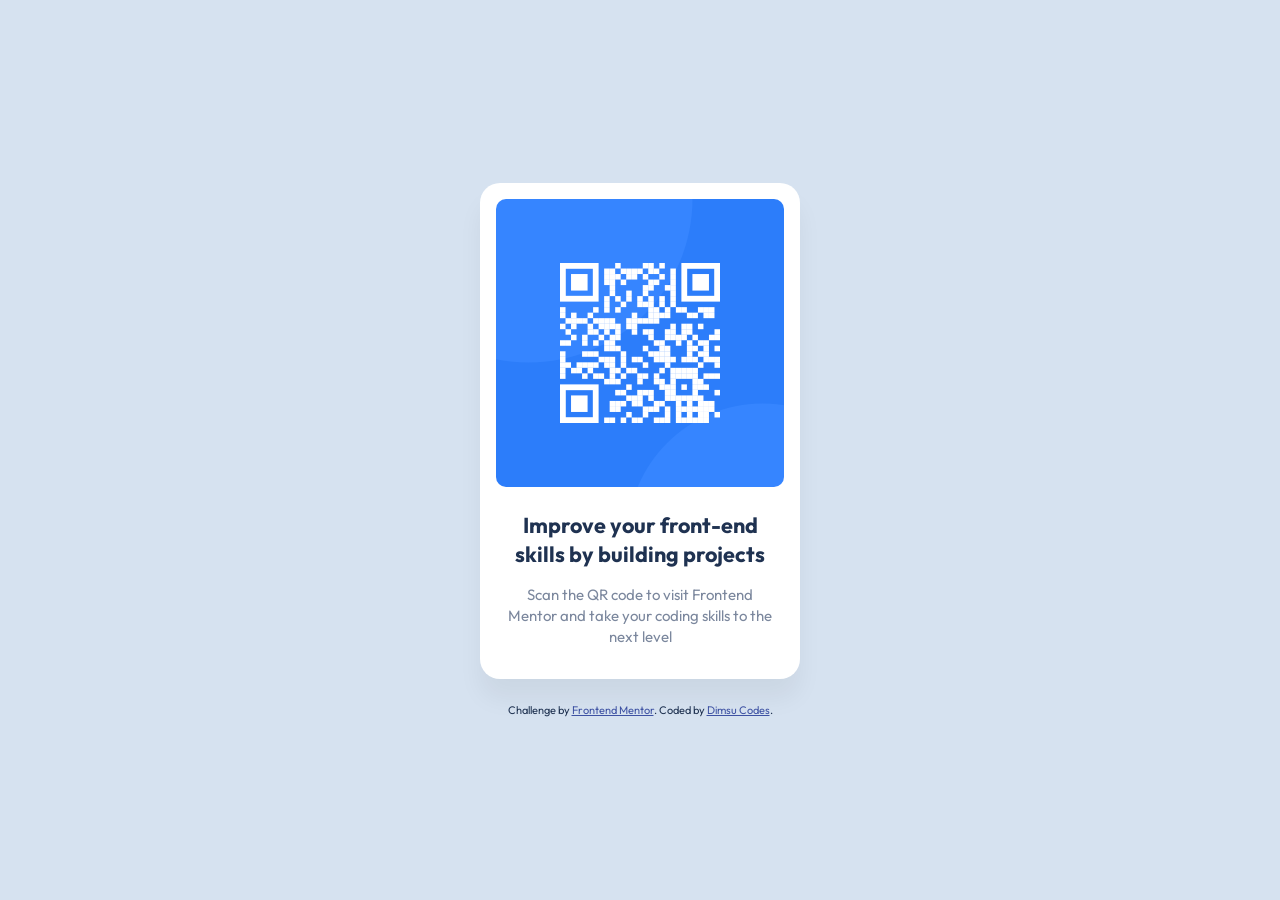
==== index.html @ e2e5a51d "added some some code to html and css. Added readme files" ====
<!DOCTYPE html>
<html lang="en">
<head>
  <meta charset="UTF-8">
  <meta name="viewport" content="width=device-width, initial-scale=1.0">

  <link rel="icon" type="image/png" sizes="32x32" href="./images/favicon-32x32.png">
  <link rel="preconnect" href="https://fonts.googleapis.com">
  <link rel="preconnect" href="https://fonts.gstatic.com" crossorigin>
  <link href="https://fonts.googleapis.com/css2?family=Outfit:wght@400;700&display=swap" rel="stylesheet">
  <link rel="stylesheet" href="styles.css">

  <title>QR code component</title>
</head>
<body>

  <main class="card">
    <img src="./images/image-qr-code.png" alt="QR code" class="card-image">

    <div class="card-content">
      <h1 class="card-heading">Improve your front-end skills by building projects</h1>
      <p class="card-text">Scan the QR code to visit Frontend Mentor and take your coding skills to the next level</p>
    </div>
  </main>

  <footer class="attribution">
    Challenge by <a href="https://www.frontendmentor.io?ref=challenge" target="_blank" rel="noopener">Frontend Mentor</a>.
    Coded by <a href="#">Dimsu Codes</a>.
  </footer>

</body>
</html>
---- styles.css ----
/* ---------- Reset ---------- */
*,
*::before,
*::after {
  box-sizing: border-box;
  margin: 0;
  padding: 0;
}

img {
  display: block;
  max-width: 100%;
}

/* ---------- Base ---------- */
body {
  min-height: 100vh;
  display: flex;
  flex-direction: column;
  align-items: center;
  justify-content: center;
  gap: 1.5rem;
  padding: 1.5rem;
  font-family: "Outfit", sans-serif;
  background-color: hsl(212, 45%, 89%);
  color: hsl(218, 44%, 22%);
}

/* ---------- Card ---------- */
.card {
  width: 100%;
  max-width: 320px;
  background-color: hsl(0, 0%, 100%);
  border-radius: 20px;
  padding: 1rem;
  box-shadow: 0 1.25rem 1.5rem rgba(0, 0, 0, 0.05);
  text-align: center;
}

.card-image {
  width: 100%;
  border-radius: 10px;
}

.card-content {
  padding: 1.5rem 0.75rem 1rem;
}

.card-heading {
  font-size: 1.35rem;
  font-weight: 700;
  line-height: 1.3;
  margin-bottom: 1rem;
  color: hsl(218, 44%, 22%);
}

.card-text {
  font-size: 0.9375rem;
  font-weight: 400;
  line-height: 1.4;
  color: hsl(220, 15%, 55%);
}

/* ---------- Footer / Attribution ---------- */
.attribution {
  font-size: 0.6875rem;
  text-align: center;
  color: hsl(218, 44%, 22%);
}

.attribution a {
  color: hsl(228, 45%, 44%);
}
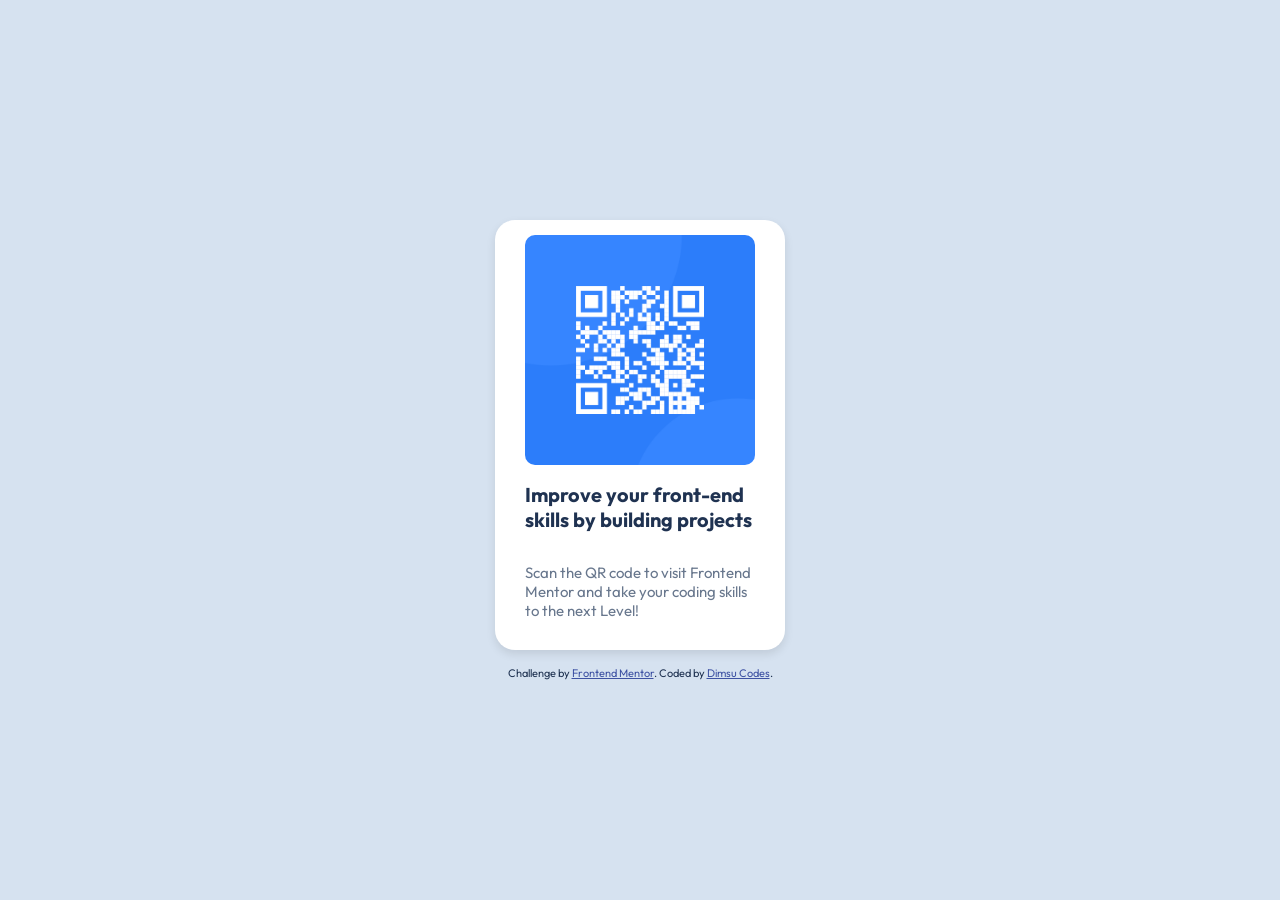
==== commit 182004fe: "updated some code" ====
--- a/index.html
+++ b/index.html
@@ -1,32 +1,31 @@
 <!DOCTYPE html>
 <html lang="en">
 <head>
-  <meta charset="UTF-8">
-  <meta name="viewport" content="width=device-width, initial-scale=1.0">
+    <meta charset="UTF-8">
+    <meta name="viewport" content="width=device-width, initial-scale=1.0">
+    <title>QR Code Component</title>
 
-  <link rel="icon" type="image/png" sizes="32x32" href="./images/favicon-32x32.png">
-  <link rel="preconnect" href="https://fonts.googleapis.com">
-  <link rel="preconnect" href="https://fonts.gstatic.com" crossorigin>
-  <link href="https://fonts.googleapis.com/css2?family=Outfit:wght@400;700&display=swap" rel="stylesheet">
-  <link rel="stylesheet" href="styles.css">
-
-  <title>QR code component</title>
+    <link rel="stylesheet" href="styles.css">
+    <link rel="preconnect" href="https://fonts.googleapis.com">
+    <link rel="preconnect" href="https://fonts.gstatic.com" crossorigin>
+    <link href="https://fonts.googleapis.com/css2?family=Outfit:wght@100..900&display=swap" rel="stylesheet">
 </head>
 <body>
+    <main>
+        <section>
+            <div class="qr-bg">
+                <div class="qr-box">
+                    <img src="./images/image-qr-code.png" alt="QR code image">
+                    <h1 class="qr-title">Improve your front-end skills by building projects</h1>
+                    <p class="qr-quote">Scan the QR code to visit Frontend Mentor and take your coding skills to the next Level!</p>
+                </div>
+            </div>
+        </section>
+    </main>
 
-  <main class="card">
-    <img src="./images/image-qr-code.png" alt="QR code" class="card-image">
-
-    <div class="card-content">
-      <h1 class="card-heading">Improve your front-end skills by building projects</h1>
-      <p class="card-text">Scan the QR code to visit Frontend Mentor and take your coding skills to the next level</p>
-    </div>
-  </main>
-
-  <footer class="attribution">
-    Challenge by <a href="https://www.frontendmentor.io?ref=challenge" target="_blank" rel="noopener">Frontend Mentor</a>.
-    Coded by <a href="#">Dimsu Codes</a>.
-  </footer>
-
+    <footer class="attribution">
+        Challenge by <a href="https://www.frontendmentor.io?ref=challenge" target="_blank" rel="noopener">Frontend Mentor</a>.
+        Coded by <a href="#">Dimsu Codes</a>.
+    </footer>
 </body>
 </html>
--- a/styles.css
+++ b/styles.css
@@ -1,73 +1,55 @@
-/* ---------- Reset ---------- */
-*,
-*::before,
-*::after {
-  box-sizing: border-box;
-  margin: 0;
-  padding: 0;
+body {
+    display: flex;
+    flex-direction: column;
+    justify-content: center;
+    align-items: center;
+    height: 100vh;
+    margin: 0;
+    font-family: 'Outfit', sans-serif;
+    font-optical-sizing: auto;
+    background-color: hsl(212, 45%, 89%);
 }
 
 img {
-  display: block;
-  max-width: 100%;
+    border-radius: 10px;
 }
 
-/* ---------- Base ---------- */
-body {
-  min-height: 100vh;
-  display: flex;
-  flex-direction: column;
-  align-items: center;
-  justify-content: center;
-  gap: 1.5rem;
-  padding: 1.5rem;
-  font-family: "Outfit", sans-serif;
-  background-color: hsl(212, 45%, 89%);
-  color: hsl(218, 44%, 22%);
+.qr-bg {
+    background-color: hsl(212, 45%, 89%);
 }
 
-/* ---------- Card ---------- */
-.card {
-  width: 100%;
-  max-width: 320px;
-  background-color: hsl(0, 0%, 100%);
-  border-radius: 20px;
-  padding: 1rem;
-  box-shadow: 0 1.25rem 1.5rem rgba(0, 0, 0, 0.05);
-  text-align: center;
+.qr-box {
+    display: flex;
+    background-color: white;
+    flex-direction: column;
+    justify-content: center;
+    border-radius: 20px;
+    box-shadow: 0px 4px 10px rgba(0,0,0,0.1);
+    width: 230px;
+    height: 370px;
+    padding: 30px;
+    overflow: hidden;
 }
 
-.card-image {
-  width: 100%;
-  border-radius: 10px;
+.qr-title {
+    font-size: 20px;
+    font-weight: 700;
+    color: hsl(218, 44%, 22%);
 }
 
-.card-content {
-  padding: 1.5rem 0.75rem 1rem;
+.qr-quote {
+    font-size: 15px;
+    font-weight: 400;
+    color: hsla(216, 15%, 48%);
 }
 
-.card-heading {
-  font-size: 1.35rem;
-  font-weight: 700;
-  line-height: 1.3;
-  margin-bottom: 1rem;
-  color: hsl(218, 44%, 22%);
-}
-
-.card-text {
-  font-size: 0.9375rem;
-  font-weight: 400;
-  line-height: 1.4;
-  color: hsl(220, 15%, 55%);
-}
-
-/* ---------- Footer / Attribution ---------- */
 .attribution {
-  font-size: 0.6875rem;
-  text-align: center;
-  color: hsl(218, 44%, 22%);
+    font-size: 0.6875rem;
+    text-align: center;
+    color: hsl(218, 44%, 22%);
+    margin-top: 16px;
 }
 
 .attribution a {
-  color: hsl(228, 45%, 44%);
+    color: hsl(228, 45%, 44%);
 }
